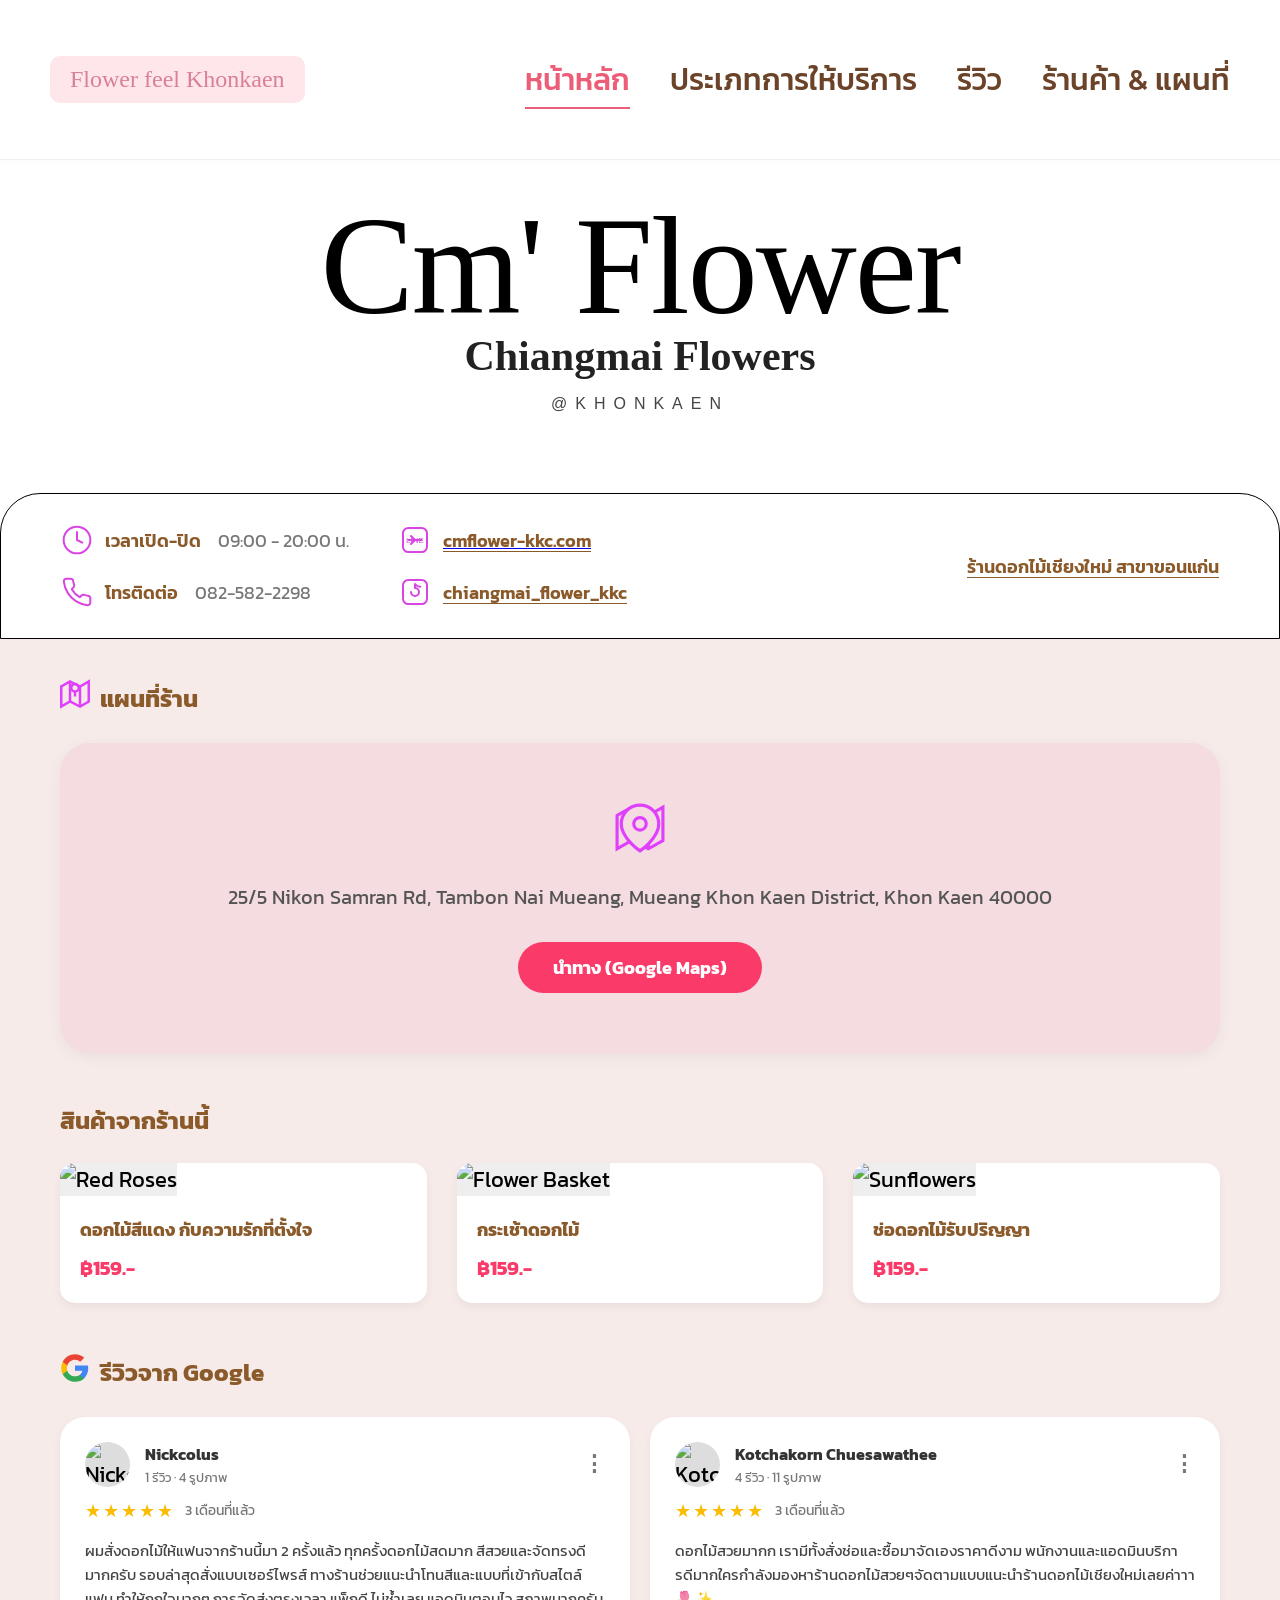
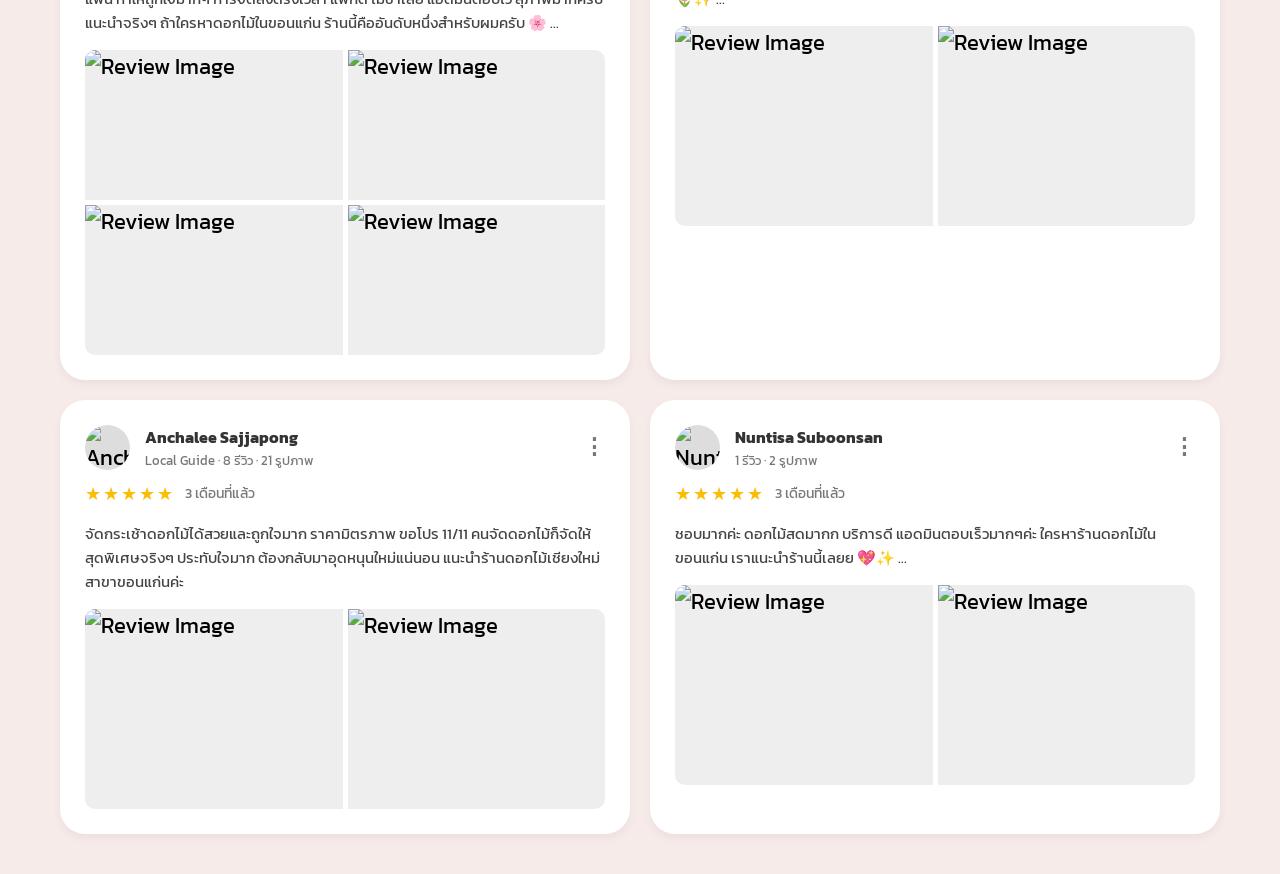
==== shop/chimaiflower.html @ fca60b55 "Add files via upload" ====
<!DOCTYPE html>
<html lang="th">
<head>
    <meta charset="UTF-8">
    <meta name="viewport" content="width=device-width, initial-scale=1.0">
    <title>Cm' Flower Chiangmai Flowers</title>
    <link href="https://fonts.googleapis.com/css2?family=Kanit:wght@300;400;500;600&display=swap" rel="stylesheet">
    <link rel="stylesheet" href="https://cdnjs.cloudflare.com/ajax/libs/font-awesome/6.4.0/css/all.min.css">
    <link rel="stylesheet" href="stylshop.css">
    <style>
        body {
            font-family: 'Kanit', sans-serif;
            font-size: 22px;
        }
    </style>
</head>
<body>

    <header>

        <div class="logo">
            <div class="logo-placeholder">Flower feel Khonkaen</div>
        </div>

        <ul class="nav-menu">
            <li class="nav-item">
                <a href="#" class="nav-link active">หน้าหลัก</a>
            </li>
            
            <li class="nav-item dropdown">
                <a href="#" class="nav-link has-dropdown">ประเภทการให้บริการ</a>
                
                <div class="mega-menu">
                    <div class="menu-column">
                        <h3>หมวดหมู่ของดอกไม้</h3>
                        <ul>
                            <li><a href="#">ช่อดอกไม้</a></li>
                            <li><a href="#">กระเช้าดอกไม้</a></li>
                            <li><a href="#">แจกันดอกไม้</a></li>
                            <li><a href="#">พวงหรีด</a></li>
                            <li><a href="#">ดอกไม้ประดิษฐ์</a></li>
                        </ul>
                    </div>
                    
                    <div class="menu-column">
                        <h3>กรองตามเทศกาล</h3>
                        <ul>
                            <li><a href="#">วันวาเลนไทน์</a></li>
                            <li><a href="#">วันแม่</a></li>
                            <li><a href="#">วันครบรอบ</a></li>
                            <li><a href="#">งานรับปริญญา</a></li>
                            <li><a href="#">วันเกิด</a></li>
                        </ul>
                    </div>

                    <div class="menu-column">
                        <h3>กรองตามโซน</h3>
                        <ul>
                            <li><a href="#">โนนม่วง</a></li>
                            <li><a href="#">กังตลาด</a></li>
                            <li><a href="#">ในเมือง</a></li>
                            <li><a href="#">โคลัมโบ</a></li>
                        </ul>
                    </div>
                </div>
            </li>
            
            <li class="nav-item">
                <a href="#" class="nav-link">รีวิว</a>
            </li>
            <li class="nav-item">
                <a href="#" class="nav-link">ร้านค้า & แผนที่</a>
            </li>
        </ul>
    </header>

    <main class="hero">
        <h1 class="hero-title">Cm' Flower</h1>
        <h2 class="hero-subtitle">Chiangmai Flowers</h2>
        <div class="hero-location">@KHONKAEN</div>
    </main>

    <div class="contact-info">
        <div class="info-grid">
            <div class="info-item">
                <div class="icon">
                    <svg viewBox="0 0 24 24"><circle cx="12" cy="12" r="10"></circle><polyline points="12 6 12 12 16 14"></polyline></svg>
                </div>
                <span class="info-label">เวลาเปิด-ปิด</span>
                <span class="info-value">09:00 - 20:00 น.</span>
            </div>
            <div class="info-item">
                <div class="icon">
                    <svg viewBox="0 0 24 24"><rect x="3" y="3" width="18" height="18" rx="4"></rect><path d="M7 12h10M9 9l3 3-3 3"></path><text x="12" y="12" font-size="6" text-anchor="middle" dominant-baseline="central" fill="#d845e2" stroke="none" font-family="sans-serif">LINE</text></svg>
                </div>
                <a href="https://cmflower-kkc.com/?fbclid=IwZXh0bgNhZW0CMTAAYnJpZBExNFNTSEpsbU92RTRCWDhMNnNydGMGYXBwX2lkEDIyMjAzOTE3ODgyMDA4OTIAAR4uRMbxA0GfwHqrwtq6pTxoaM1hL3rCGDonufDUj9u-N7SapIlghMpMHf49RQ_aem_iHST2xiVjCqeG49_xgV4Ng"><span class="info-link">cmflower-kkc.com</span></a>
            </div>
            <div class="info-item">
                <div class="icon">
                    <svg viewBox="0 0 24 24"><path d="M22 16.92v3a2 2 0 0 1-2.18 2 19.79 19.79 0 0 1-8.63-3.07 19.5 19.5 0 0 1-6-6 19.79 19.79 0 0 1-3.07-8.67A2 2 0 0 1 4.11 2h3a2 2 0 0 1 2 1.72 12.84 12.84 0 0 0 .7 2.81 2 2 0 0 1-.45 2.11L8.09 9.91a16 16 0 0 0 6 6l1.27-1.27a2 2 0 0 1 2.11-.45 12.84 12.84 0 0 0 2.81.7A2 2 0 0 1 22 16.92z"></path></svg>
                </div>
                <span class="info-label">โทรติดต่อ</span>
                <span class="info-value">082-582-2298</span>
            </div>
            <div class="info-item">
                <div class="icon">
                    <svg viewBox="0 0 24 24"><rect x="3" y="3" width="18" height="18" rx="4"></rect><path d="M9 12a3 3 0 1 0 3-3V6a5 5 0 0 0 4 2"></path></svg>
                </div>
                <span class="info-link">chiangmai_flower_kkc</span>
            </div>
        </div>
        <div class="footer-right">ร้านดอกไม้เชียงใหม่ สาขาขอนแก่น</div>
    </div>

    <div class="content-area">
        
        <div class="section-header">
            <div class="section-icon">
                <svg viewBox="0 0 24 24"><path d="M1 6v16l7-4 8 4 7-4V2l-7 4-8-4-7 4z"></path><line x1="8" y1="2" x2="8" y2="18"></line><line x1="16" y1="6" x2="16" y2="22"></line><circle cx="12" cy="7" r="3"></circle><path d="M12 10v4"></path></svg>
            </div>
            แผนที่ร้าน
        </div>
        <div class="map-container">
            <div class="map-icon-large">
                <svg viewBox="0 0 24 24"><path d="M1 6v16l7-4 8 4 7-4V2l-7 4-8-4-7 4z"></path><line x1="8" y1="2" x2="8" y2="18"></line><line x1="16" y1="6" x2="16" y2="22"></line><path d="M21 10c0 7-9 13-9 13s-9-6-9-13a9 9 0 0 1 18 0z" fill="#f4dce1"></path><circle cx="12" cy="10" r="3"></circle></svg>
            </div>
            <p class="map-address">25/5 Nikon Samran Rd, Tambon Nai Mueang, Mueang Khon Kaen District, Khon Kaen 40000</p>
            <a href="#" class="btn-navigate">นำทาง (Google Maps)</a>
        </div>

        <div class="section-header">สินค้าจากร้านนี้</div>
        <div class="products-grid">
            <div class="product-card">
                <img src="https://via.placeholder.com/400x300?text=Red+Roses" alt="Red Roses" class="product-image">
                <div class="product-info">
                    <h3 class="product-title">ดอกไม้สีแดง กับความรักที่ตั้งใจ</h3>
                    <p class="product-price">฿159.-</p>
                </div>
            </div>
            <div class="product-card">
                <img src="https://via.placeholder.com/400x300?text=Flower+Basket" alt="Flower Basket" class="product-image">
                <div class="product-info">
                    <h3 class="product-title">กระเช้าดอกไม้</h3>
                    <p class="product-price">฿159.-</p>
                </div>
            </div>
            <div class="product-card">
                <img src="https://via.placeholder.com/400x300?text=Sunflowers" alt="Sunflowers" class="product-image">
                <div class="product-info">
                    <h3 class="product-title">ช่อดอกไม้รับปริญญา</h3>
                    <p class="product-price">฿159.-</p>
                </div>
            </div>
        </div>

        <div class="section-header">
            <div class="google-icon">
                <svg viewBox="0 0 24 24" xmlns="http://www.w3.org/2000/svg"><path d="M22.56 12.25c0-.78-.07-1.53-.2-2.25H12v4.26h5.92c-.26 1.37-1.04 2.53-2.21 3.31v2.77h3.57c2.08-1.92 3.28-4.74 3.28-8.09z" fill="#4285F4"/><path d="M12 23c2.97 0 5.46-.98 7.28-2.66l-3.57-2.77c-.98.66-2.23 1.06-3.71 1.06-2.86 0-5.29-1.93-6.16-4.53H2.18v2.84C3.99 20.53 7.7 23 12 23z" fill="#34A853"/><path d="M5.84 14.09c-.22-.66-.35-1.36-.35-2.09s.13-1.43.35-2.09V7.07H2.18C1.43 8.55 1 10.22 1 12s.43 3.45 1.18 4.93l2.85-2.22.81-.62z" fill="#FBBC05"/><path d="M12 5.38c1.62 0 3.06.56 4.21 1.64l3.15-3.15C17.45 2.09 14.97 1 12 1 7.7 1 3.99 3.47 2.18 7.07l3.66 2.84c.87-2.6 3.3-4.53 6.16-4.53z" fill="#EA4335"/></svg>
            </div>
            รีวิวจาก Google
        </div>
        <div class="reviews-grid">
            
            <div class="review-card">
                <div class="reviewer-header">
                    <img src="https://via.placeholder.com/45" alt="Nickcolus" class="reviewer-avatar">
                    <div class="reviewer-info">
                        <p class="reviewer-name">Nickcolus</p>
                        <p class="reviewer-stats">1 รีวิว · 4 รูปภาพ</p>
                    </div>
                    <div class="review-options">⋮</div>
                </div>
                <div class="review-rating">
                    <span class="stars">★★★★★</span>
                    <span class="review-time">3 เดือนที่แล้ว</span>
                </div>
                <p class="review-text">ผมสั่งดอกไม้ให้แฟนจากร้านนี้มา 2 ครั้งแล้ว ทุกครั้งดอกไม้สดมาก สีสวยและจัดทรงดีมากครับ รอบล่าสุดสั่งแบบเซอร์ไพรส์ ทางร้านช่วยแนะนำโทนสีและแบบที่เข้ากับสไตล์แฟน ทำให้ถูกใจมากๆ การจัดส่งตรงเวลา แพ็กดี ไม่ช้ำเลย แอดมินตอบไว สุภาพมากครับ แนะนำจริงๆ ถ้าใครหาดอกไม้ในขอนแก่น ร้านนี้คืออันดับหนึ่งสำหรับผมครับ 🌸 ...</p>
                <div class="review-images grid-4">
                    <img src="https://via.placeholder.com/150" alt="Review Image" class="review-img">
                    <img src="https://via.placeholder.com/150" alt="Review Image" class="review-img">
                    <img src="https://via.placeholder.com/150" alt="Review Image" class="review-img">
                    <img src="https://via.placeholder.com/150" alt="Review Image" class="review-img">
                </div>
            </div>

            <div class="review-card">
                <div class="reviewer-header">
                    <img src="https://via.placeholder.com/45" alt="Kotchakorn" class="reviewer-avatar">
                    <div class="reviewer-info">
                        <p class="reviewer-name">Kotchakorn Chuesawathee</p>
                        <p class="reviewer-stats">4 รีวิว · 11 รูปภาพ</p>
                    </div>
                    <div class="review-options">⋮</div>
                </div>
                <div class="review-rating">
                    <span class="stars">★★★★★</span>
                    <span class="review-time">3 เดือนที่แล้ว</span>
                </div>
                <p class="review-text">ดอกไม้สวยมากก เรามีทั้งสั่งช่อและซื้อมาจัดเองราคาดีงาม พนักงานและแอดมินบริการดีมากใครกำลังมองหาร้านดอกไม้สวยๆจัดตามแบบแนะนำร้านดอกไม้เชียงใหม่เลยค่าาา 🌷✨ ...</p>
                <div class="review-images grid-2">
                    <img src="https://via.placeholder.com/200" alt="Review Image" class="review-img">
                    <img src="https://via.placeholder.com/200" alt="Review Image" class="review-img">
                </div>
            </div>

            <div class="review-card">
                <div class="reviewer-header">
                    <img src="https://via.placeholder.com/45" alt="Anchalee" class="reviewer-avatar">
                    <div class="reviewer-info">
                        <p class="reviewer-name">Anchalee Sajjapong</p>
                        <p class="reviewer-stats">Local Guide · 8 รีวิว · 21 รูปภาพ</p>
                    </div>
                    <div class="review-options">⋮</div>
                </div>
                <div class="review-rating">
                    <span class="stars">★★★★★</span>
                    <span class="review-time">3 เดือนที่แล้ว</span>
                </div>
                <p class="review-text">จัดกระเช้าดอกไม้ได้สวยและถูกใจมาก ราคามิตรภาพ ขอโปร 11/11 คนจัดดอกไม้ก็จัดให้สุดพิเศษจริงๆ ประทับใจมาก ต้องกลับมาอุดหนุนใหม่แน่นอน แนะนำร้านดอกไม้เชียงใหม่ สาขาขอนแก่นค่ะ</p>
                <div class="review-images grid-2">
                    <img src="https://via.placeholder.com/200" alt="Review Image" class="review-img">
                    <img src="https://via.placeholder.com/200" alt="Review Image" class="review-img">
                </div>
            </div>

            <div class="review-card">
                <div class="reviewer-header">
                    <img src="https://via.placeholder.com/45" alt="Nuntisa" class="reviewer-avatar">
                    <div class="reviewer-info">
                        <p class="reviewer-name">Nuntisa Suboonsan</p>
                        <p class="reviewer-stats">1 รีวิว · 2 รูปภาพ</p>
                    </div>
                    <div class="review-options">⋮</div>
                </div>
                <div class="review-rating">
                    <span class="stars">★★★★★</span>
                    <span class="review-time">3 เดือนที่แล้ว</span>
                </div>
                <p class="review-text">ชอบมากค่ะ ดอกไม้สดมากก บริการดี แอดมินตอบเร็วมากๆค่ะ ใครหาร้านดอกไม้ในขอนแก่น เราแนะนำร้านนี้เลยย 💖✨ ...</p>
                <div class="review-images grid-2">
                    <img src="https://via.placeholder.com/200" alt="Review Image" class="review-img">
                    <img src="https://via.placeholder.com/200" alt="Review Image" class="review-img">
                </div>
            </div>

        </div>
    </div>

</body>
</html>
---- shop/stylshop.css ----
body {
            margin: 0;
            padding: 0;
            font-family: 'Sarabun', sans-serif;
            background-color: #ffffff;
            display: flex;
            flex-direction: column;
            min-height: 100vh;
        }

        /* --- Header & Hero Section --- */
        header {
            display: flex;
            justify-content: space-between;
            align-items: center;
            padding: 15px 60px;
            border-bottom: 2px solid #e0e0e0;
            box-shadow: 0 4px 6px -6px #ddd;
            background-color: #fff;
        }

        .logo-left img {
            height: 70px;
            object-fit: contain;
        }

        nav ul {
            list-style: none;
            display: flex;
            gap: 40px;
            margin: 0;
            padding: 0;
        }

        nav a {
            text-decoration: none;
            color: #8B5A2B;
            font-weight: 600;
            font-size: 16px;
        }

        nav a.active {
            color: #FF69B4;
            text-decoration: underline;
            text-underline-offset: 4px;
        }

        main.hero {
            display: flex;
            flex-direction: column;
            align-items: center;
            justify-content: center;
            padding: 50px 20px 80px 20px;
            text-align: center;
            background-color: #fff;
        }

        .hero-title {
            font-family: 'Brush Script MT', 'Caveat', cursive;
            font-size: 140px;
            font-weight: normal;
            color: #000;
            line-height: 0.8;
            margin: 0;
            margin-bottom: 10px;
            letter-spacing: -2px;
        }

        .hero-subtitle {
            font-family: 'Times New Roman', Times, serif;
            font-size: 42px;
            color: #222;
            margin: 0;
        }

        .hero-location {
            font-family: sans-serif;
            font-size: 16px;
            color: #444;
            letter-spacing: 8px;
            margin-top: 15px;
        }

        /* --- Contact Info Footer --- */
        .contact-info {
            border: 1px solid #000;
            border-radius: 40px 40px 0 0;
            padding: 30px 60px;
            display: flex;
            justify-content: space-between;
            align-items: center;
            background-color: #fff;
            position: relative;
            z-index: 10;
        }

        .info-grid {
            display: grid;
            grid-template-columns: auto auto;
            gap: 20px 50px;
        }

        .info-item {
            display: flex;
            align-items: center;
            gap: 12px;
            font-size: 18px;
        }

        .icon {
            width: 32px;
            height: 32px;
            display: flex;
            align-items: center;
            justify-content: center;
        }

        .icon svg {
            width: 100%;
            height: 100%;
            stroke: #d845e2;
            stroke-width: 1.5;
            fill: none;
            stroke-linecap: round;
            stroke-linejoin: round;
        }

        .info-label {
            color: #8B5A2B;
            font-weight: 600;
        }

        .info-value {
            color: #777;
            font-weight: 400;
            margin-left: 5px;
        }

        .info-link {
            color: #8B5A2B;
            font-weight: 600;
            text-decoration: underline;
            text-underline-offset: 4px;
            cursor: pointer;
        }

        .footer-right {
            font-size: 18px;
            color: #8B5A2B;
            font-weight: 600;
            text-decoration: underline;
            text-underline-offset: 4px;
        }

        /* --- Main Content Area (Beige Background) --- */
        .content-area {
            background-color: #f6ebe8;
            padding: 40px 60px;
            flex-grow: 1;
        }

        .section-header {
            display: flex;
            align-items: center;
            gap: 10px;
            margin-bottom: 25px;
            color: #8B5A2B;
            font-size: 24px;
            font-weight: bold;
        }

        .section-icon svg {
            width: 30px;
            height: 30px;
            stroke: #e040fb;
            fill: none;
            stroke-width: 2;
        }

        /* --- Map Section --- */
        .map-container {
            background-color: #f4dce1;
            border-radius: 30px;
            padding: 60px 20px;
            text-align: center;
            box-shadow: 0 4px 15px rgba(0,0,0,0.05);
            margin-bottom: 50px;
        }

        .map-icon-large svg {
            width: 50px;
            height: 50px;
            stroke: #e040fb;
            fill: none;
            stroke-width: 1.5;
        }

        .map-address {
            font-size: 20px;
            color: #555;
            margin: 20px 0 30px 0;
        }

        .btn-navigate {
            background-color: #fa3b69;
            color: #fff;
            padding: 12px 35px;
            border-radius: 30px;
            text-decoration: none;
            font-size: 18px;
            font-weight: bold;
            display: inline-block;
        }

        /* --- Products Section --- */
        .products-grid {
            display: grid;
            grid-template-columns: repeat(3, 1fr);
            gap: 30px;
            margin-bottom: 50px;
        }

        .product-card {
            background-color: #fff;
            border-radius: 15px;
            overflow: hidden;
            box-shadow: 0 4px 10px rgba(0,0,0,0.05);
        }

        .product-image {
            width: 100%;
            height: 300px;
            object-fit: cover;
            background-color: #eee; /* Placeholder bg */
        }

        .product-info {
            padding: 20px;
        }

        .product-title {
            color: #8B5A2B;
            font-size: 18px;
            font-weight: bold;
            margin: 0 0 10px 0;
        }

        .product-price {
            color: #fa3b69;
            font-size: 20px;
            font-weight: bold;
            margin: 0;
        }

        /* --- Reviews Section --- */
        .google-icon svg {
            width: 30px;
            height: 30px;
        }

        .reviews-grid {
            display: grid;
            grid-template-columns: repeat(2, 1fr);
            gap: 20px;
        }

        .review-card {
            background-color: #fff;
            border-radius: 25px;
            padding: 25px;
            box-shadow: 0 4px 10px rgba(0,0,0,0.05);
        }

        .reviewer-header {
            display: flex;
            align-items: center;
            margin-bottom: 10px;
            position: relative;
        }

        .reviewer-avatar {
            width: 45px;
            height: 45px;
            border-radius: 50%;
            background-color: #ddd;
            margin-right: 15px;
            object-fit: cover;
        }

        .reviewer-info {
            flex-grow: 1;
        }

        .reviewer-name {
            font-size: 16px;
            font-weight: bold;
            color: #333;
            margin: 0 0 2px 0;
        }

        .reviewer-stats {
            font-size: 13px;
            color: #777;
            margin: 0;
        }

        .review-options {
            position: absolute;
            right: 0;
            top: 5px;
            color: #777;
            font-weight: bold;
            cursor: pointer;
        }

        .review-rating {
            display: flex;
            align-items: center;
            gap: 10px;
            margin-bottom: 15px;
        }

        .stars {
            color: #fbbc04;
            font-size: 18px;
            letter-spacing: 2px;
        }

        .review-time {
            color: #777;
            font-size: 14px;
        }

        .review-text {
            color: #444;
            font-size: 15px;
            line-height: 1.6;
            margin-bottom: 15px;
        }

        .review-images {
            display: grid;
            gap: 5px;
            border-radius: 10px;
            overflow: hidden;
        }

        .grid-4 {
            grid-template-columns: 1fr 1fr;
            grid-template-rows: 150px 150px;
        }

        .grid-2 {
            grid-template-columns: 1fr 1fr;
            grid-template-rows: 200px;
        }

        .review-img {
            width: 100%;
            height: 100%;
            object-fit: cover;
            background-color: #eee;
        }

        @media (max-width: 1024px) {
            .contact-info { flex-direction: column; gap: 20px; align-items: flex-start; padding: 30px; }
            .products-grid { grid-template-columns: repeat(2, 1fr); }
            .reviews-grid { grid-template-columns: 1fr; }
            .hero-title { font-size: 100px; }
        }

        @media (max-width: 768px) {
            .products-grid { grid-template-columns: 1fr; }
            .info-grid { grid-template-columns: 1fr; }
            header { flex-direction: column; gap: 20px; }
            .content-area { padding: 20px; }
        }
header {
            background-color: #ffffff;
            display: flex;
            align-items: center;
            justify-content: space-between;
            padding: 15px 50px;
            position: relative;
            box-shadow: 0 2px 4px rgba(0,0,0,0.02);
            border-bottom: 1px solid #f0f0f0;
        }

        /* Logo Styling */
        .logo {
            display: flex;
            align-items: center;
        }

        .logo img {
            height: 70px; /* Adjust based on your actual logo image */
            object-fit: contain;
        }

        /* Placeholder for logo if image is missing */
        .logo-placeholder {
            font-family: cursive;
            color: #d88195;
            font-size: 24px;
            background: #ffe6eb;
            padding: 10px 20px;
            border-radius: 10px;
        }

        /* Navigation Menu */
        .nav-menu {
            list-style: none;
            display: flex;
            gap: 40px;
            align-items: center;
        }

        .nav-item {
            padding: 20px 0;
        }

        .nav-link {
            text-decoration: none;
            color: #6b4329; /* Brown color */
            font-size: 30px;
            font-weight: 500;
            position: relative;
            padding-bottom: 5px;
            transition: color 0.3s;
        }

        /* Active and Hover States for Links */
        .nav-link.active, 
        .nav-link:hover,
        .nav-item:hover .nav-link.has-dropdown {
            color: #ec5d77; /* Pink color */
            border-bottom: 2px solid #ec5d77;
        }

        /* Mega Dropdown Menu Container */
        .mega-menu {
            visibility: hidden;
            opacity: 0;
            position: absolute;
            top: 100%;
            left: 0;
            width: 100%;
            background-color: #ffffff;
            box-shadow: 0 10px 15px rgba(0,0,0,0.05);
            display: flex;
            justify-content: center;
            padding: 40px 20px;
            gap: 100px;
            transition: all 0.3s ease;
            z-index: 100;
        }

        /* Show Dropdown on Hover */
        .nav-item.dropdown:hover .mega-menu {
            visibility: visible;
            opacity: 1;
        }

        /* Columns inside Dropdown */
        .menu-column {
            min-width: 350px;
        }

        .menu-column h3 {
            color: #6b4329; /* Brown header */
            font-size: 35px;
            font-weight: 600;
            margin-bottom: 20px;
        }

        .menu-column ul {
            list-style: none;
        }

        .menu-column li {
            margin-bottom: 15px;
        }

        .menu-column a {
            text-decoration: none;
            color: #6b4329;
            font-size: 25px;
            transition: color 0.2s;
        }

        .menu-column a:hover {
            color: #ec5d77;
        }
body {
    font-family: 'Kanit', sans-serif;
    /* Optional: set a font size for better readability */
    font-size: 16px; 
}
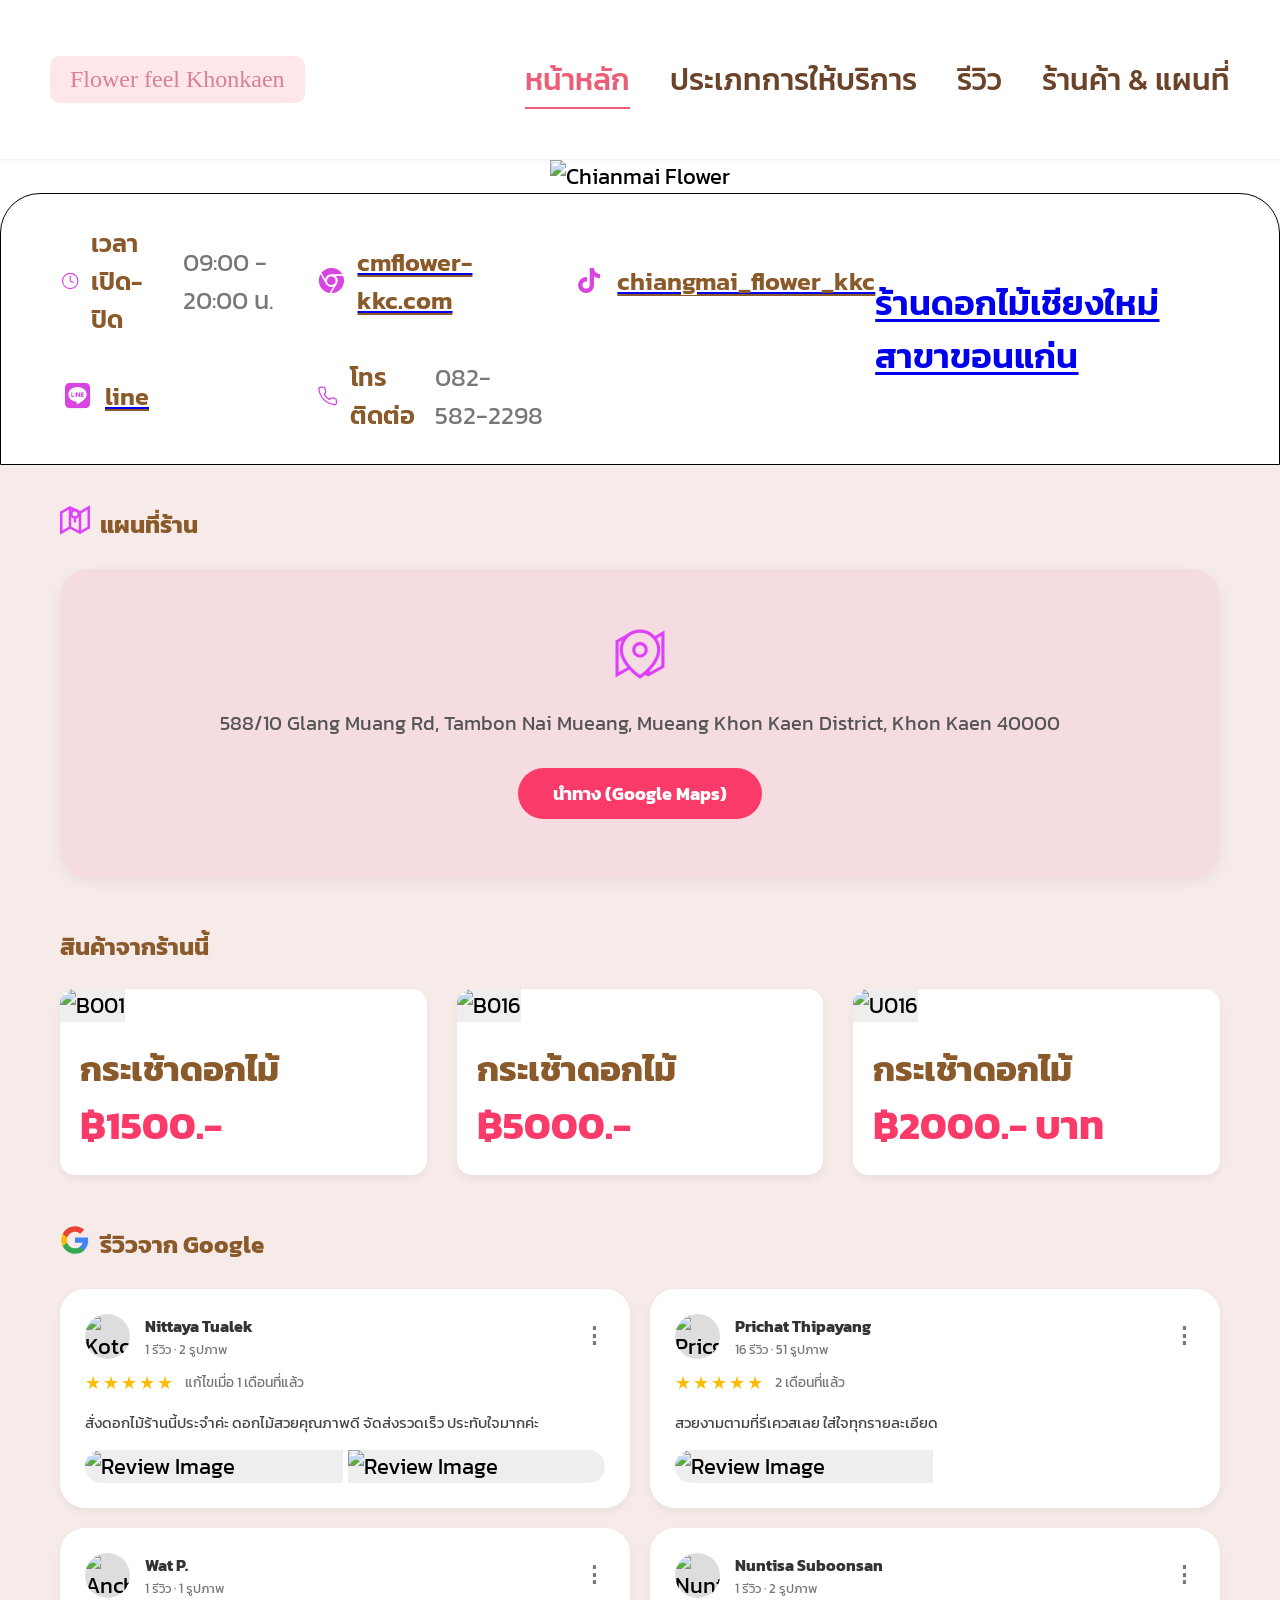
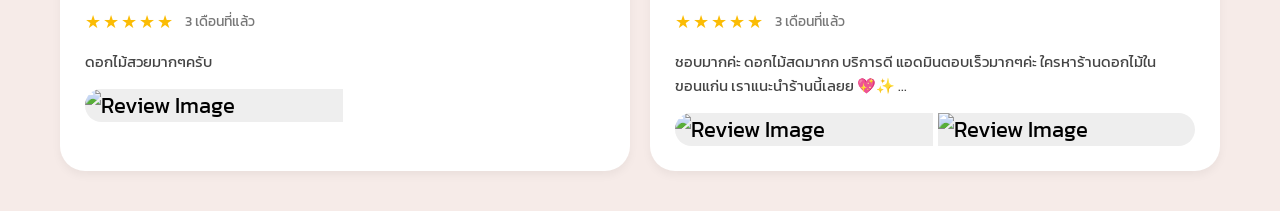
==== commit 53944789: "Add files via upload" ====
--- a/shop/chimaiflower.html
+++ b/shop/chimaiflower.html
@@ -24,7 +24,7 @@
 
         <ul class="nav-menu">
             <li class="nav-item">
-                <a href="#" class="nav-link active">หน้าหลัก</a>
+                <a href="../index.html" class="nav-link active">หน้าหลัก</a>
             </li>
             
             <li class="nav-item dropdown">
@@ -41,25 +41,23 @@
                             <li><a href="#">ดอกไม้ประดิษฐ์</a></li>
                         </ul>
                     </div>
-                    
                     <div class="menu-column">
                         <h3>กรองตามเทศกาล</h3>
                         <ul>
-                            <li><a href="#">วันวาเลนไทน์</a></li>
-                            <li><a href="#">วันแม่</a></li>
-                            <li><a href="#">วันครบรอบ</a></li>
-                            <li><a href="#">งานรับปริญญา</a></li>
-                            <li><a href="#">วันเกิด</a></li>
+                            <li><a href="../festival/valentine.html">วันวาเลนไทน์</a></li>
+                            <li><a href="../festival/mother.html">วันแม่</a></li>
+                            <li><a href="../festival/errange.html">วันครบรอบ</a></li>
+                            <li><a href="../festival/education.html">งานรับปริญญา</a></li>
+                            <li><a href="../festival/birthday.html">วันเกิด</a></li>
                         </ul>
                     </div>
-
                     <div class="menu-column">
                         <h3>กรองตามโซน</h3>
                         <ul>
-                            <li><a href="#">โนนม่วง</a></li>
-                            <li><a href="#">กังตลาด</a></li>
-                            <li><a href="#">ในเมือง</a></li>
-                            <li><a href="#">โคลัมโบ</a></li>
+                            <li><a href="../zone/nonmuang.html">โนนม่วง</a></li>
+                            <li><a href="../zone/kangsadan.html">กังตลาด</a></li>
+                            <li><a href="../zone/in-city.html">ในเมือง</a></li>
+                            <li><a href="../zone/colombo.html">โคลัมโบ</a></li>
                         </ul>
                     </div>
                 </div>
@@ -74,14 +72,14 @@
         </ul>
     </header>
 
-    <main class="hero">
-        <h1 class="hero-title">Cm' Flower</h1>
-        <h2 class="hero-subtitle">Chiangmai Flowers</h2>
-        <div class="hero-location">@KHONKAEN</div>
-    </main>
+    <div class="container">
+        <img src="https://scontent.fnak3-1.fna.fbcdn.net/v/t39.30808-6/514264288_1167071778798084_2501964699082498411_n.jpg?_nc_cat=110&ccb=1-7&_nc_sid=1d70fc&_nc_ohc=X4wZpyE_jS8Q7kNvwGRsqKh&_nc_oc=AdmNi2mu4vatBZRAKUjOo9iO8QRM9mQmKX8U4NWDPoN2dLZCZj8UImlG3N-9OT72ZlCwX10kVVW9lp-iwyoUPkG8&_nc_zt=23&_nc_ht=scontent.fnak3-1.fna&_nc_gid=MtX4rJzGJ74bmBTZtM0VNA&_nc_ss=8&oh=00_AfyrpP-RQObu3Nf4dc6u7ihBVdskuuF-M56wRWPrXz1h1A&oe=69B75147"
+        alt="Chianmai Flower" width=600px height=600px>
+    </div>
 
     <div class="contact-info">
         <div class="info-grid">
+            <!-- time -->
             <div class="info-item">
                 <div class="icon">
                     <svg viewBox="0 0 24 24"><circle cx="12" cy="12" r="10"></circle><polyline points="12 6 12 12 16 14"></polyline></svg>
@@ -89,12 +87,28 @@
                 <span class="info-label">เวลาเปิด-ปิด</span>
                 <span class="info-value">09:00 - 20:00 น.</span>
             </div>
-            <div class="info-item">
-                <div class="icon">
-                    <svg viewBox="0 0 24 24"><rect x="3" y="3" width="18" height="18" rx="4"></rect><path d="M7 12h10M9 9l3 3-3 3"></path><text x="12" y="12" font-size="6" text-anchor="middle" dominant-baseline="central" fill="#d845e2" stroke="none" font-family="sans-serif">LINE</text></svg>
+            <!-- com -->
+            <div class="info-item">
+                <div class="icon">
+                    <i class="fa-brands fa-chrome" style="color: rgb(216, 69, 226);"></i>
                 </div>
                 <a href="https://cmflower-kkc.com/?fbclid=IwZXh0bgNhZW0CMTAAYnJpZBExNFNTSEpsbU92RTRCWDhMNnNydGMGYXBwX2lkEDIyMjAzOTE3ODgyMDA4OTIAAR4uRMbxA0GfwHqrwtq6pTxoaM1hL3rCGDonufDUj9u-N7SapIlghMpMHf49RQ_aem_iHST2xiVjCqeG49_xgV4Ng"><span class="info-link">cmflower-kkc.com</span></a>
             </div>
+            <!-- tiktok -->
+            <div class="info-item">
+                <div class="icon">
+                    <i class="fa-brands fa-tiktok" style="color: rgb(216, 69, 226);"></i>
+                </div>
+                <a href="https://www.tiktok.com/@chiangmai_flower_kkc?fbclid=IwZXh0bgNhZW0CMTAAYnJpZBExNFNTSEpsbU92RTRCWDhMNnNydGMGYXBwX2lkEDIyMjAzOTE3ODgyMDA4OTIAAR7uCH9KvNgHPW_ts_Gu3p0jZTP8CwacQJ0jWXcR4Eq11DTjGyfp_A7hhX_Utw_aem_qEPMTJ8CtN-E-6_ZssArUg"><span class="info-link">chiangmai_flower_kkc</span></a>
+            </div>
+            <!-- line -->
+            <div class="info-item">
+                <div class="icon">
+                    <i class="fa-brands fa-line" style="color: rgb(216, 69, 226);"></i>
+                </div>
+                <a href="https://line.me/R/ti/p/@918lioju?oat_content=url&ts=04261138"><span class="info-link">line</span></a>
+            </div>
+            <!-- call -->
             <div class="info-item">
                 <div class="icon">
                     <svg viewBox="0 0 24 24"><path d="M22 16.92v3a2 2 0 0 1-2.18 2 19.79 19.79 0 0 1-8.63-3.07 19.5 19.5 0 0 1-6-6 19.79 19.79 0 0 1-3.07-8.67A2 2 0 0 1 4.11 2h3a2 2 0 0 1 2 1.72 12.84 12.84 0 0 0 .7 2.81 2 2 0 0 1-.45 2.11L8.09 9.91a16 16 0 0 0 6 6l1.27-1.27a2 2 0 0 1 2.11-.45 12.84 12.84 0 0 0 2.81.7A2 2 0 0 1 22 16.92z"></path></svg>
@@ -102,14 +116,8 @@
                 <span class="info-label">โทรติดต่อ</span>
                 <span class="info-value">082-582-2298</span>
             </div>
-            <div class="info-item">
-                <div class="icon">
-                    <svg viewBox="0 0 24 24"><rect x="3" y="3" width="18" height="18" rx="4"></rect><path d="M9 12a3 3 0 1 0 3-3V6a5 5 0 0 0 4 2"></path></svg>
-                </div>
-                <span class="info-link">chiangmai_flower_kkc</span>
-            </div>
-        </div>
-        <div class="footer-right">ร้านดอกไม้เชียงใหม่ สาขาขอนแก่น</div>
+        </div>
+        <div class="footer-right"><a href="https://www.facebook.com/DCMKHONKAEN">ร้านดอกไม้เชียงใหม่ สาขาขอนแก่น</a></div>
     </div>
 
     <div class="content-area">
@@ -120,35 +128,36 @@
             </div>
             แผนที่ร้าน
         </div>
+        <!-- map -->
         <div class="map-container">
             <div class="map-icon-large">
                 <svg viewBox="0 0 24 24"><path d="M1 6v16l7-4 8 4 7-4V2l-7 4-8-4-7 4z"></path><line x1="8" y1="2" x2="8" y2="18"></line><line x1="16" y1="6" x2="16" y2="22"></line><path d="M21 10c0 7-9 13-9 13s-9-6-9-13a9 9 0 0 1 18 0z" fill="#f4dce1"></path><circle cx="12" cy="10" r="3"></circle></svg>
             </div>
-            <p class="map-address">25/5 Nikon Samran Rd, Tambon Nai Mueang, Mueang Khon Kaen District, Khon Kaen 40000</p>
-            <a href="#" class="btn-navigate">นำทาง (Google Maps)</a>
+            <p class="map-address">588/10 Glang Muang Rd, Tambon Nai Mueang, Mueang Khon Kaen District, Khon Kaen 40000</p>
+            <a href="https://www.google.co.th/maps/place/%E0%B8%A3%E0%B9%89%E0%B8%B2%E0%B8%99%E0%B8%94%E0%B8%AD%E0%B8%81%E0%B9%84%E0%B8%A1%E0%B9%89%E0%B9%80%E0%B8%8A%E0%B8%B5%E0%B8%A2%E0%B8%87%E0%B9%83%E0%B8%AB%E0%B8%A1%E0%B9%88+%E0%B8%AA%E0%B8%B2%E0%B8%82%E0%B8%B2%E0%B8%82%E0%B8%AD%E0%B8%99%E0%B9%81%E0%B8%81%E0%B9%88%E0%B8%99/@16.41017,102.8333793,1081m/data=!3m2!1e3!4b1!4m6!3m5!1s0x3122898dd043d19d:0x1cd7ecc2919408d9!8m2!3d16.41017!4d102.8333793!16s%2Fg%2F11b_2gnslr?entry=ttu&g_ep=EgoyMDI2MDMwOS4wIKXMDSoASAFQAw%3D%3D" class="btn-navigate">นำทาง (Google Maps)</a>
         </div>
 
         <div class="section-header">สินค้าจากร้านนี้</div>
         <div class="products-grid">
             <div class="product-card">
-                <img src="https://via.placeholder.com/400x300?text=Red+Roses" alt="Red Roses" class="product-image">
-                <div class="product-info">
-                    <h3 class="product-title">ดอกไม้สีแดง กับความรักที่ตั้งใจ</h3>
-                    <p class="product-price">฿159.-</p>
-                </div>
-            </div>
-            <div class="product-card">
-                <img src="https://via.placeholder.com/400x300?text=Flower+Basket" alt="Flower Basket" class="product-image">
+                <img src="https://cmflower-kkc.com/uploads/product/914378387.png" alt="B001" class="product-image">
                 <div class="product-info">
                     <h3 class="product-title">กระเช้าดอกไม้</h3>
-                    <p class="product-price">฿159.-</p>
+                    <p class="product-price">฿1500.-</p>
                 </div>
             </div>
             <div class="product-card">
-                <img src="https://via.placeholder.com/400x300?text=Sunflowers" alt="Sunflowers" class="product-image">
+                <img src="https://cmflower-kkc.com/uploads/product/847236737.jpg" alt="B016" class="product-image">
                 <div class="product-info">
-                    <h3 class="product-title">ช่อดอกไม้รับปริญญา</h3>
-                    <p class="product-price">฿159.-</p>
+                    <h3 class="product-title">กระเช้าดอกไม้</h3>
+                    <p class="product-price">฿5000.-</p>
+                </div>
+            </div>
+            <div class="product-card">
+                <img src="https://cmflower-kkc.com/uploads/product/60126768.png" alt="U016" class="product-image">
+                <div class="product-info">
+                    <h3 class="product-title">กระเช้าดอกไม้</h3>
+                    <p class="product-price">฿2000.-          บาท</p>
                 </div>
             </div>
         </div>
@@ -159,14 +168,53 @@
             </div>
             รีวิวจาก Google
         </div>
+        <!-- L1 -->
         <div class="reviews-grid">
-            
-            <div class="review-card">
-                <div class="reviewer-header">
-                    <img src="https://via.placeholder.com/45" alt="Nickcolus" class="reviewer-avatar">
-                    <div class="reviewer-info">
-                        <p class="reviewer-name">Nickcolus</p>
-                        <p class="reviewer-stats">1 รีวิว · 4 รูปภาพ</p>
+            <div class="review-card">
+                <div class="reviewer-header">
+                    <img src="https://lh3.googleusercontent.com/a-/ALV-UjVLM_Cnnlz03gBdpZAkD79emHfAkJTOT6sJnIH0c8ob4xvY52g6Rg=w108-h108-p-rp-mo-br100" alt="Kotchakorn" class="reviewer-avatar">
+                    <div class="reviewer-info">
+                        <p class="reviewer-name">Nittaya Tualek</p>
+                        <p class="reviewer-stats">1 รีวิว · 2 รูปภาพ</p>
+                    </div>
+                    <div class="review-options">⋮</div>
+                </div>
+                <div class="review-rating">
+                    <span class="stars">★★★★★</span>
+                    <span class="review-time">แก้ไขเมื่อ 1 เดือนที่แล้ว</span>
+                </div>
+                <p class="review-text">สั่งดอกไม้ร้านนี้ประจำค่ะ ดอกไม้สวยคุณภาพดี จัดส่งรวดเร็ว ประทับใจมากค่ะ</p>
+                <div class="review-images grid-2">
+                    <img src="https://lh3.googleusercontent.com/geougc-cs/ABOP9ptI7VO6MApWOByzabccvGvcjaC-4jO6FRTPijfHZvSVRK9h_JOSg9EGw3VhWKKEqlUhn6rWrd0whbMvHiZlWqMN7H7SQY-I2c3kO3KbJDQJhDdDcMjOW0rQgB_ZvVL_UBLlfUgx-V_Ts6s" alt="Review Image" class="review-img">
+                    <img src="https://lh3.googleusercontent.com/geougc-cs/ABOP9psBeKKGxR-EJaMJrF3rQq25xxFj0ny6TxvZ_ft3ANjv2eBT13RHGo1ym707iOyFT26HoHk0R8_spK_VVW7X7fR1pMJ4BH9dkpRB4zmW6X57vmcwS5-H58v11mO0GfXaVX2cnIJ1F-X0BmJZ" alt="Review Image" class="review-img">
+                </div>
+            </div>
+            <!-- R1 -->
+            <div class="review-card">
+                <div class="reviewer-header">
+                    <img src="https://lh3.googleusercontent.com/a-/ALV-UjVzcXX2K1oHt3758V2wg8FsclTz4UtL-VcB_AqqPlGllYatarS0=w36-h36-p-rp-mo-ba3-br100" alt="Pricga" class="reviewer-avatar">
+                    <div class="reviewer-info">
+                        <p class="reviewer-name">Prichat Thipayang</p>
+                        <p class="reviewer-stats">16 รีวิว · 51 รูปภาพ</p>
+                    </div>
+                    <div class="review-options">⋮</div>
+                </div>
+                <div class="review-rating">
+                    <span class="stars">★★★★★</span>
+                    <span class="review-time">2 เดือนที่แล้ว</span>
+                </div>
+                <p class="review-text">สวยงามตามที่รีเควสเลย ใส่ใจทุกรายละเอียด</p>
+                <div class="review-images grid-1">
+                    <img src="https://lh3.googleusercontent.com/geougc-cs/ABOP9psazOAcy1hFFrpfIqjbp5RFmY3O6Ch7WHamIkiWuHHrn3Z9RWfjt0x1MG-_4BSbmhvIRI48A6AkkcqbSSmrmbFAsVgh0i6bJyPzC8Vq7gYMTpagHgAugvq-7XyqdnR9rzAHg-j6QupAI8ud" alt="Review Image" class="review-img">
+                </div>
+            </div>
+            <!-- L2 -->
+            <div class="review-card">
+                <div class="reviewer-header">
+                    <img src="https://lh3.googleusercontent.com/a-/ALV-UjVJ5CLovdtCLqXx41zeX8nzHk5WWhq62-cFtANa-zmslI6s29s6=w79-h79-p-rp-mo-br100" alt="Anchalee" class="reviewer-avatar">
+                    <div class="reviewer-info">
+                        <p class="reviewer-name">Wat P.</p>
+                        <p class="reviewer-stats">1 รีวิว · 1 รูปภาพ</p>
                     </div>
                     <div class="review-options">⋮</div>
                 </div>
@@ -174,58 +222,15 @@
                     <span class="stars">★★★★★</span>
                     <span class="review-time">3 เดือนที่แล้ว</span>
                 </div>
-                <p class="review-text">ผมสั่งดอกไม้ให้แฟนจากร้านนี้มา 2 ครั้งแล้ว ทุกครั้งดอกไม้สดมาก สีสวยและจัดทรงดีมากครับ รอบล่าสุดสั่งแบบเซอร์ไพรส์ ทางร้านช่วยแนะนำโทนสีและแบบที่เข้ากับสไตล์แฟน ทำให้ถูกใจมากๆ การจัดส่งตรงเวลา แพ็กดี ไม่ช้ำเลย แอดมินตอบไว สุภาพมากครับ แนะนำจริงๆ ถ้าใครหาดอกไม้ในขอนแก่น ร้านนี้คืออันดับหนึ่งสำหรับผมครับ 🌸 ...</p>
-                <div class="review-images grid-4">
-                    <img src="https://via.placeholder.com/150" alt="Review Image" class="review-img">
-                    <img src="https://via.placeholder.com/150" alt="Review Image" class="review-img">
-                    <img src="https://via.placeholder.com/150" alt="Review Image" class="review-img">
-                    <img src="https://via.placeholder.com/150" alt="Review Image" class="review-img">
-                </div>
-            </div>
-
-            <div class="review-card">
-                <div class="reviewer-header">
-                    <img src="https://via.placeholder.com/45" alt="Kotchakorn" class="reviewer-avatar">
-                    <div class="reviewer-info">
-                        <p class="reviewer-name">Kotchakorn Chuesawathee</p>
-                        <p class="reviewer-stats">4 รีวิว · 11 รูปภาพ</p>
-                    </div>
-                    <div class="review-options">⋮</div>
-                </div>
-                <div class="review-rating">
-                    <span class="stars">★★★★★</span>
-                    <span class="review-time">3 เดือนที่แล้ว</span>
-                </div>
-                <p class="review-text">ดอกไม้สวยมากก เรามีทั้งสั่งช่อและซื้อมาจัดเองราคาดีงาม พนักงานและแอดมินบริการดีมากใครกำลังมองหาร้านดอกไม้สวยๆจัดตามแบบแนะนำร้านดอกไม้เชียงใหม่เลยค่าาา 🌷✨ ...</p>
-                <div class="review-images grid-2">
-                    <img src="https://via.placeholder.com/200" alt="Review Image" class="review-img">
-                    <img src="https://via.placeholder.com/200" alt="Review Image" class="review-img">
-                </div>
-            </div>
-
-            <div class="review-card">
-                <div class="reviewer-header">
-                    <img src="https://via.placeholder.com/45" alt="Anchalee" class="reviewer-avatar">
-                    <div class="reviewer-info">
-                        <p class="reviewer-name">Anchalee Sajjapong</p>
-                        <p class="reviewer-stats">Local Guide · 8 รีวิว · 21 รูปภาพ</p>
-                    </div>
-                    <div class="review-options">⋮</div>
-                </div>
-                <div class="review-rating">
-                    <span class="stars">★★★★★</span>
-                    <span class="review-time">3 เดือนที่แล้ว</span>
-                </div>
-                <p class="review-text">จัดกระเช้าดอกไม้ได้สวยและถูกใจมาก ราคามิตรภาพ ขอโปร 11/11 คนจัดดอกไม้ก็จัดให้สุดพิเศษจริงๆ ประทับใจมาก ต้องกลับมาอุดหนุนใหม่แน่นอน แนะนำร้านดอกไม้เชียงใหม่ สาขาขอนแก่นค่ะ</p>
-                <div class="review-images grid-2">
-                    <img src="https://via.placeholder.com/200" alt="Review Image" class="review-img">
-                    <img src="https://via.placeholder.com/200" alt="Review Image" class="review-img">
-                </div>
-            </div>
-
-            <div class="review-card">
-                <div class="reviewer-header">
-                    <img src="https://via.placeholder.com/45" alt="Nuntisa" class="reviewer-avatar">
+                <p class="review-text">ดอกไม้สวยมากๆครับ</p>
+                <div class="review-images grid-1">
+                    <img src="https://lh3.googleusercontent.com/geougc-cs/ABOP9ps33zMNp50KmD8IYJF2-vRvlKuDWevLFgRjLjRYcUZ-FwHIXNR6EOrRWzRUXzRtt8EGldDMY45wZBE0dmNtrW19kqebv6JVd23gSXBwYoTeqalz5u-pHiO11c_hCXQfdNCLYDQRVR_C-nWF" alt="Review Image" class="review-img">
+                </div>
+            </div>
+            <!-- R2 -->
+            <div class="review-card">
+                <div class="reviewer-header">
+                    <img src="https://lh3.googleusercontent.com/a-/ALV-UjUnq-dD60gsTExmWusdjA74ub7hd9PdUUTpN9Ah4ekbyV9TtnI=w36-h36-p-rp-mo-br100" alt="Nuntisa" class="reviewer-avatar">
                     <div class="reviewer-info">
                         <p class="reviewer-name">Nuntisa Suboonsan</p>
                         <p class="reviewer-stats">1 รีวิว · 2 รูปภาพ</p>
@@ -238,11 +243,11 @@
                 </div>
                 <p class="review-text">ชอบมากค่ะ ดอกไม้สดมากก บริการดี แอดมินตอบเร็วมากๆค่ะ ใครหาร้านดอกไม้ในขอนแก่น เราแนะนำร้านนี้เลยย 💖✨ ...</p>
                 <div class="review-images grid-2">
-                    <img src="https://via.placeholder.com/200" alt="Review Image" class="review-img">
-                    <img src="https://via.placeholder.com/200" alt="Review Image" class="review-img">
-                </div>
-            </div>
-
+                    <img src="https://lh3.googleusercontent.com/geougc-cs/ABOP9pvvCUF--1NfyTC-LHAD3azwjGaodytAdjsUXYxCkwY1GQgeL_qRGq1B-GOYvNFPeKzCgDjRHcYMwdeoC_-BUVkHeNM6k4LWnHtsxdPH_spLsCMnTCS8BsyofzCCtQW_1vJHxI1SS9gsYofp" alt="Review Image" class="review-img">
+                    <img src="https://lh3.googleusercontent.com/geougc-cs/ABOP9pt-Q7GJLi_w6PinXsJTufTyijmVsCeJTcVS1DFf6-p2w0zz06njWV_Pn0v4B4azz9Qlk-0bE1IX1OE0nbbtg8BfIqaKEIwSe8xvS8nXlOFhTJcJuh3fWimMrC6gidBhAw7BetZqnEA0uH5K" alt="Review Image" class="review-img">
+                </div>
+            </div>
+        </div>
         </div>
     </div>
 
--- a/shop/stylshop.css
+++ b/shop/stylshop.css
@@ -44,7 +44,13 @@
             text-decoration: underline;
             text-underline-offset: 4px;
         }
-
+        .container {
+            text-align: center; /* Centers the inline image within the block container */
+        }
+        .container img {
+            max-width: 100%;
+            max-height: 100%;
+        }
         main.hero {
             display: flex;
             flex-direction: column;
@@ -96,15 +102,15 @@
 
         .info-grid {
             display: grid;
-            grid-template-columns: auto auto;
-            gap: 20px 50px;
+            grid-template-columns: repeat(3, 1fr);
+            gap: 20px 30px;
         }
 
         .info-item {
             display: flex;
             align-items: center;
             gap: 12px;
-            font-size: 18px;
+            font-size: 25px;
         }
 
         .icon {
@@ -145,7 +151,7 @@
         }
 
         .footer-right {
-            font-size: 18px;
+            font-size: 35px;
             color: #8B5A2B;
             font-weight: 600;
             text-decoration: underline;
@@ -229,7 +235,8 @@
 
         .product-image {
             width: 100%;
-            height: 300px;
+            height: 80%;
+            align-items: center;
             object-fit: cover;
             background-color: #eee; /* Placeholder bg */
         }
@@ -240,14 +247,14 @@
 
         .product-title {
             color: #8B5A2B;
-            font-size: 18px;
+            font-size: 35px;
             font-weight: bold;
-            margin: 0 0 10px 0;
+            margin: 0 0 0 0;
         }
 
         .product-price {
             color: #fa3b69;
-            font-size: 20px;
+            font-size: 40px;
             font-weight: bold;
             margin: 0;
         }
@@ -341,7 +348,7 @@
         .review-images {
             display: grid;
             gap: 5px;
-            border-radius: 10px;
+            border-radius: 20px;
             overflow: hidden;
         }
 
@@ -352,7 +359,12 @@
 
         .grid-2 {
             grid-template-columns: 1fr 1fr;
-            grid-template-rows: 200px;
+            grid-template-rows: auto;
+        }
+        .grid-1 {
+            grid-template-columns: 1fr 1fr;
+            grid-template-rows: auto;
+            border-radius: 20px;
         }
 
         .review-img {
